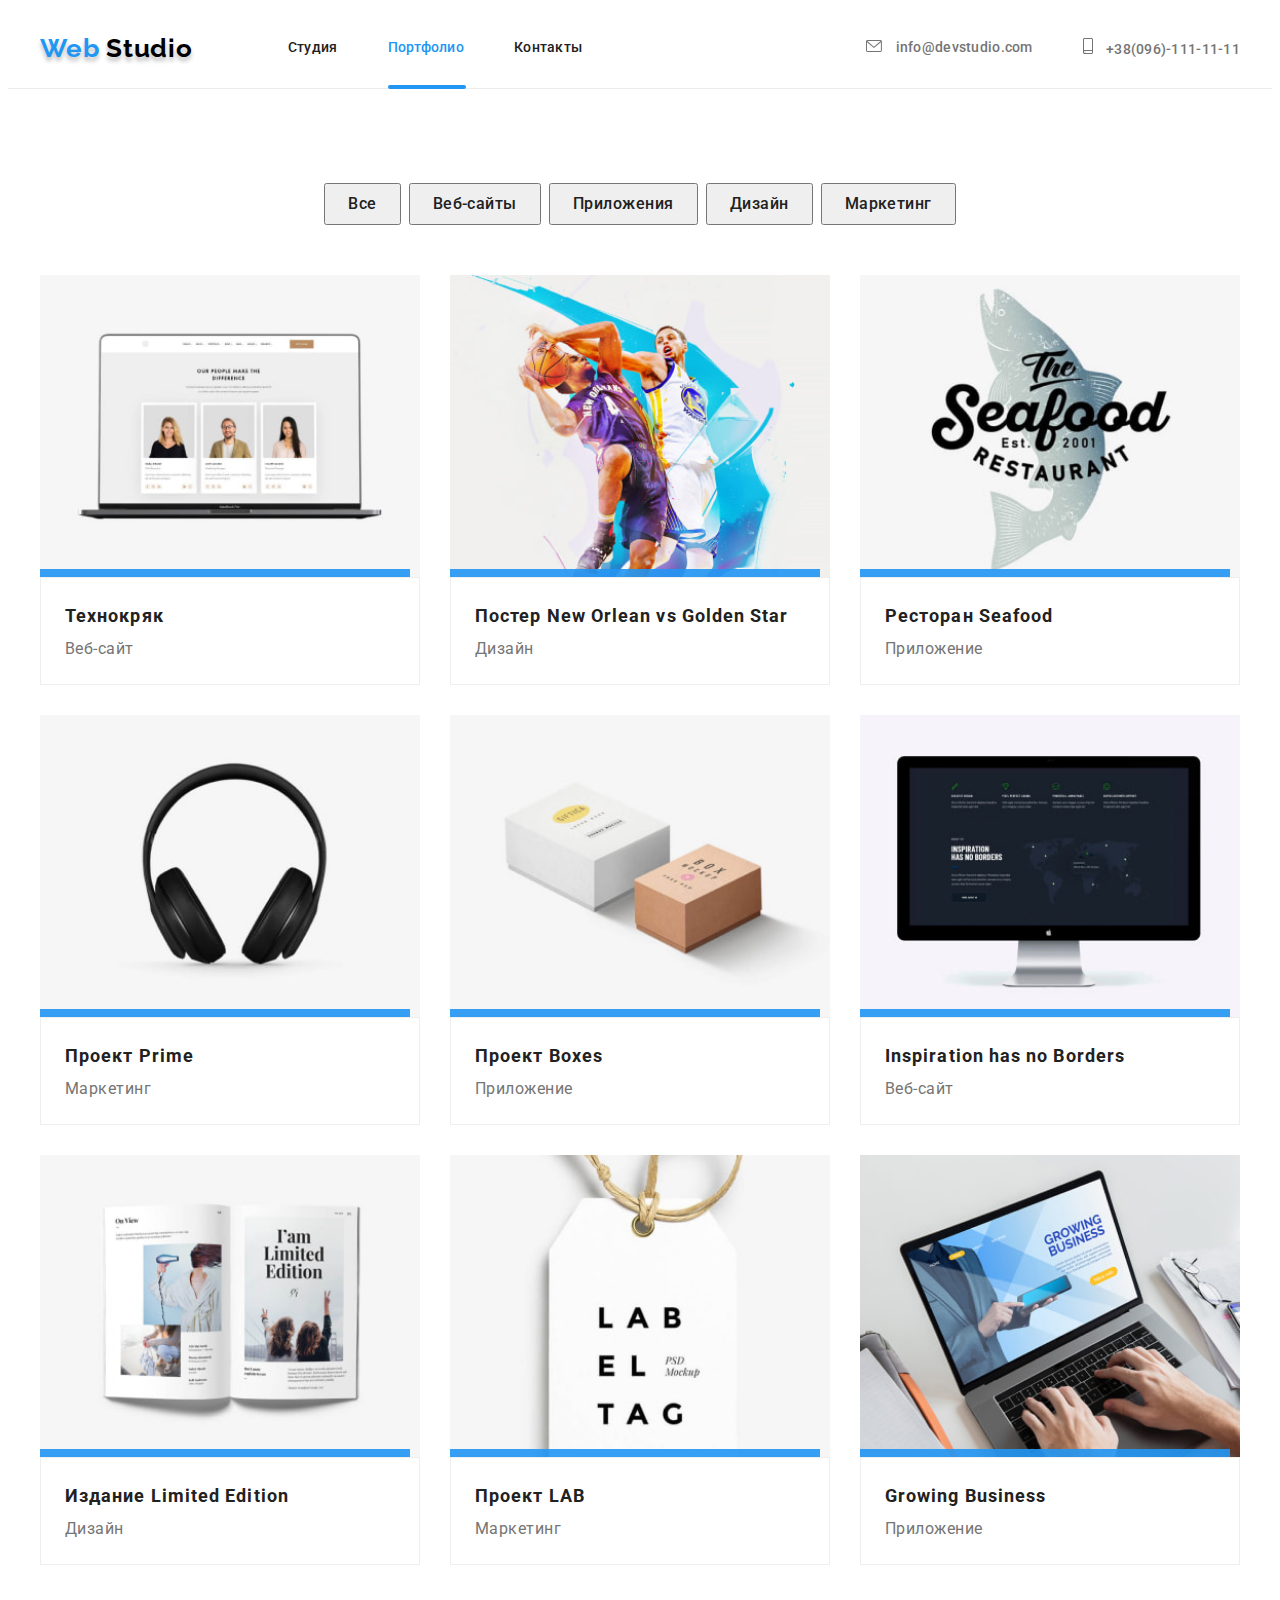
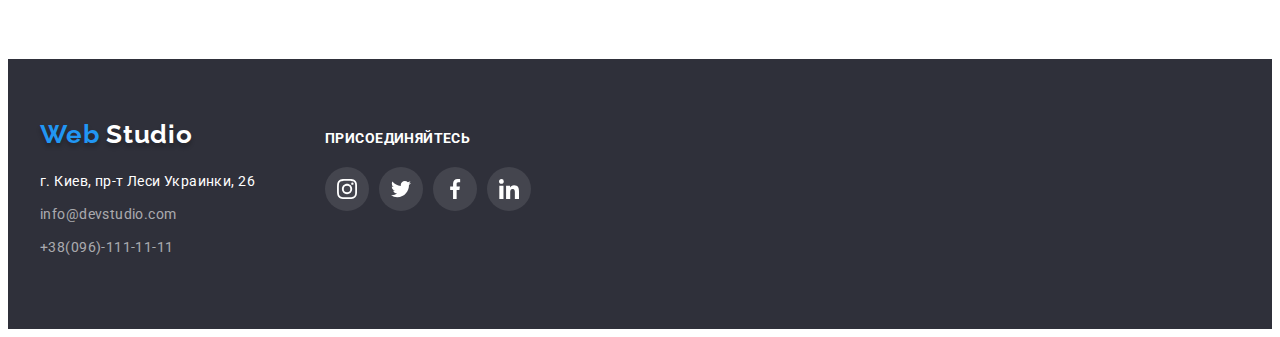
==== portfolio.html @ fd7db61e "Initial commit" ====
<!DOCTYPE html>
<html lang="en">
	<head>
		<meta charset="UTF-8" />
		<meta http-equiv="X-UA-Compatible" content="IE=edge" />
		<meta name="viewport" content="width=device-width, initial-scale=1.0" />
		<title>Document</title>
		<!--Projects fonts-->
		<link rel="preconnect" href="https://fonts.googleapis.com" />
		<link rel="preconnect" href="https://fonts.gstatic.com" crossorigin />
		<link
			href="https://fonts.googleapis.com/css2?family=Raleway:wght@700&family=Roboto:wght@400;500;700;900&display=swap"
			rel="stylesheet"
		/>
		<!--Normalize-->
		<link
			rel="stylesheet"
			href="https://cdnjs.cloudflare.com/ajax/libs/modern-normalize/1.1.0/modern-normalize.min.css"
			integrity="sha512-wpPYUAdjBVSE4KJnH1VR1HeZfpl1ub8YT/NKx4PuQ5NmX2tKuGu6U/JRp5y+Y8XG2tV+wKQpNHVUX03MfMFn9Q=="
			crossorigin="anonymous"
			referrerpolicy="no-referrer"
		/>
		<!--Custom styles-->
		<link rel="stylesheet" href="./css/styles.css" />
	</head>
	<body>
		<header class="header-post">
			<div class="container header-container">
				<nav class="navigation">
					<a href="" class="logo">
						<span class="accent-logo">Web</span>
						Studio
					</a>

					<ul class="list">
						<li class="item">
							<a class="link" href="./index.html">Студия</a>
						</li>
						<li class="item">
							<a class="link link-port" href="">Портфолио</a>
						</li>
						<li class="item">
							<a class="link" href="">Контакты</a>
						</li>
					</ul>
				</nav>
				<div class="contacts-group">
					<a class="contacts" href="mailto:info@devstudio.com">
						<svg class="header-icon" width="16" height="12">
							<use href="./images/sprite.svg#icon-mail"></use>
						</svg>
						info@devstudio.com
					</a>
					<a class="contacts" href="tel:+38(096)-111-11-11">
						<svg class="header-icon" width="10" height="16">
							<use href="./images/sprite.svg#icon-tel"></use>
						</svg>
						+38(096)-111-11-11
					</a>
				</div>
			</div>
		</header>

		<main>
			<section class="filter-post">
				<div class="container filter-container">
					<h1 class="visually-hidden">Наши направления</h1>

					<ul class="filter-main">
						<li class="btn-item"><button class="btn-filter" type="button">Все</button></li>
						<li class="btn-item"><button class="btn-filter" type="button">Веб-сайты</button></li>
						<li class="btn-item"><button class="btn-filter" type="button">Приложения</button></li>
						<li class="btn-item"><button class="btn-filter" type="button">Дизайн</button></li>
						<li class="btn-item"><button class="btn-filter" type="button">Маркетинг</button></li>
					</ul>
					<ul class="filter-content">
						<li class="filter-card">
							<div class="box-card">
								<img src="images/portfolio/pict1.jpg" alt="интерфейс веб-сайта" width="370" />
								<div class="item-card">
									<p class="text-card">
										Ресурс предлагает комплексные предложения с разным уровнем функционала и сервисов. Все это позволит
										посетителю получить исчерпывающие сведения о компании или частном лице.
									</p>
								</div>
							</div>
							<div class="filter-text">
								<h2 class="filter-item">Технокряк</h2>
								<p class="filter-list">Веб-сайт</p>
							</div>
						</li>
						<li class="filter-card">
							<div class="box-card">
								<img src="images/portfolio/pict2.jpg" alt="постер команд нба" width="370" />
								<div class="item-card">
									<p class="text-card">
										Ресурс предлагает комплексные предложения с разным уровнем функционала и сервисов. Все это позволит
										посетителю получить исчерпывающие сведения о компании или частном лице.
									</p>
								</div>
							</div>
							<div class="filter-text">
								<h2 class="filter-item">Постер New Orlean vs Golden Star</h2>
								<p class="filter-list">Дизайн</p>
							</div>
						</li>
						<li class="filter-card">
							<div class="box-card">
								<img src="images/portfolio/pict3.jpg" alt="логотип ресторана seafood" width="370" />
								<div class="item-card">
									<p class="text-card">
										Ресурс предлагает комплексные предложения с разным уровнем функционала и сервисов. Все это позволит
										посетителю получить исчерпывающие сведения о компании или частном лице.
									</p>
								</div>
							</div>
							<div class="filter-text">
								<h2 class="filter-item">Ресторан Seafood</h2>
								<p class="filter-list">Приложение</p>
							</div>
						</li>
						<li class="filter-card">
							<div class="box-card">
								<img src="images/portfolio/pict4.jpg" alt="наушники" width="370" />
								<div class="item-card">
									<p class="text-card">
										Ресурс предлагает комплексные предложения с разным уровнем функционала и сервисов. Все это позволит
										посетителю получить исчерпывающие сведения о компании или частном лице.
									</p>
								</div>
							</div>
							<div class="filter-text">
								<h2 class="filter-item">Проект Prime</h2>
								<p class="filter-list">Маркетинг</p>
							</div>
						</li>
						<li class="filter-card">
							<div class="box-card">
								<img src="images/portfolio/pict5.jpg" alt="коробки" width="370" />
								<div class="item-card">
									<p class="text-card">
										Ресурс предлагает комплексные предложения с разным уровнем функционала и сервисов. Все это позволит
										посетителю получить исчерпывающие сведения о компании или частном лице.
									</p>
								</div>
							</div>
							<div class="filter-text">
								<h2 class="filter-item">Проект Boxes</h2>
								<p class="filter-list">Приложение</p>
							</div>
						</li>
						<li class="filter-card">
							<div class="box-card">
								<img src="images/portfolio/pict6.jpg" alt="веб-сайт на мониторе" width="370" />
								<div class="item-card">
									<p class="text-card">
										Ресурс предлагает комплексные предложения с разным уровнем функционала и сервисов. Все это позволит
										посетителю получить исчерпывающие сведения о компании или частном лице.
									</p>
								</div>
							</div>
							<div class="filter-text">
								<h2 class="filter-item">Inspiration has no Borders</h2>
								<p class="filter-list">Веб-сайт</p>
							</div>
						</li>
						<li class="filter-card">
							<div class="box-card">
								<img src="images/portfolio/pict7.jpg" alt="журнал" width="370" />
								<div class="item-card">
									<p class="text-card">
										Ресурс предлагает комплексные предложения с разным уровнем функционала и сервисов. Все это позволит
										посетителю получить исчерпывающие сведения о компании или частном лице.
									</p>
								</div>
							</div>
							<div class="filter-text">
								<h2 class="filter-item">Издание Limited Edition</h2>
								<p class="filter-list">Дизайн</p>
							</div>
						</li>
						<li class="filter-card">
							<div class="box-card">
								<img src="images/portfolio/pict8.jpg" alt=",бирка для одежды" width="370" />
								<div class="item-card">
									<p class="text-card">
										Ресурс предлагает комплексные предложения с разным уровнем функционала и сервисов. Все это позволит
										посетителю получить исчерпывающие сведения о компании или частном лице.
									</p>
								</div>
							</div>
							<div class="filter-text">
								<h2 class="filter-item">Проект LAB</h2>
								<p class="filter-list">Маркетинг</p>
							</div>
						</li>
						<li class="filter-card">
							<div class="box-card">
								<img src="images/portfolio/pict9.jpg" alt="приложение на компьютере" width="370" />
								<div class="item-card">
									<p class="text-card">
										Ресурс предлагает комплексные предложения с разным уровнем функционала и сервисов. Все это позволит
										посетителю получить исчерпывающие сведения о компании или частном лице.
									</p>
								</div>
							</div>
							<div class="filter-text">
								<h2 class="filter-item">Growing Business</h2>
								<p class="filter-list">Приложение</p>
							</div>
						</li>
					</ul>
				</div>
			</section>
		</main>
		<footer class="page-footer">
			<div class="container footer-conteiner">
				<div class="footer-main">
					<a class="footer-logo" href="">
						<span class="accent-logo">Web</span>
						Studio
					</a>
					<div class="footer-info">
						<address class="footer-adress">
							<p class="adress-info">г. Киев, пр-т Леси Украинки, 26</p>
							<a class="footer-contacts" href="mailto:info@devstudio.com">info@devstudio.com</a>
							<br />
							<a class="footer-contacts" href="tel:+38(096)-111-11-11">+38(096)-111-11-11</a>
						</address>
					</div>
				</div>
				<div class="join-title">
					<p class="join-text">ПРИСОЕДИНЯЙТЕСЬ</p>
					<ul class="join-list">
						<li class="join-item">
							<a class="join-link" href="" target="_blank" rel="noopener noreferrer" aria-label="иконка instagram">
								<svg class="join-icon" width="20" height="20">
									<use href="./images/sprite.svg#icon-instagram"></use>
								</svg>
							</a>
						</li>
						<li class="join-item">
							<a class="join-link" href="" target="_blank" rel="noopener noreferrer" aria-label="иконка instagram">
								<svg class="join-icon" width="20" height="20">
									<use href="./images/sprite.svg#icon-twitter"></use>
								</svg>
							</a>
						</li>
						<li class="join-item">
							<a class="join-link" href="" target="_blank" rel="noopener noreferrer" aria-label="иконка instagram">
								<svg class="join-icon" width="20" height="20">
									<use href="./images/sprite.svg#icon-facebook"></use>
								</svg>
							</a>
						</li>
						<li class="join-item">
							<a class="join-link" href="" target="_blank" rel="noopener noreferrer" aria-label="иконка instagram">
								<svg class="join-icon" width="20" height="20">
									<use href="./images/sprite.svg#icon-linkedin"></use>
								</svg>
							</a>
						</li>
					</ul>
				</div>
			</div>
		</footer>
	</body>
</html>
---- css/styles.css ----
:root{
    --main-font: Roboto, sans-serif;
    --secondary-font: Raleway, sans-serif;
    /* text colors*/
    --txt-cl:#757575;
    --secondary-txt-cl:#212121;
    --accent-cl:#2196F3;
    /*backgrounds color*/
    --main-bg-cl:#E5E5E5;
    --secondary-bg-cl:#2F303A;
}

body{
    font-family: var(--main-font);
    font-size: 14px;
    color: var(--txt-cl);
    
}

h1,h2,h3,h4,h5,h6,p{
    margin: 0;
}

.container{
    
    width: 1200px ;

    padding-left: 15px;
    padding-right: 15px;

    margin-left: auto ;
    margin-right: auto;
    
}   


.navigation{
    display: flex;
    align-items: center;
    
}
.logo{
    color: #000000;
    font-family: var(--secondary-font);
    font-weight: 700;
    font-size: 26px;
    line-height: 1.19;
    letter-spacing: 0.03em;
    text-decoration: none;
    text-shadow: 0px 4px 4px rgba(0, 0, 0, 0.25);
    margin-right:95px ;
}

.accent-logo{
   color: var(--accent-cl); 
}

.list{
    display: flex;
    align-items: center;
}
.link{
    font-weight: 500;
    line-height: 1.14;
    letter-spacing: 0.02em;
    color: var(--secondary-txt-cl);
    text-decoration: none;

    padding-top: 32px;
    padding-bottom: 32px;
    display: block;
    transition: color 250ms cubic-bezier(0.4, 0, 0.2, 1);
    
}

.link-current::after{
  content: '';
  display: inline-block;
  width: 48px;
  height: 4px;
  background-color: var(--accent-cl);
  border-radius: 2px;
  
  position: absolute;
  bottom: -1px;
  left: 0px;
  
} 

.link-current{
    color: var(--accent-cl);
}

.link-port{
    color: var(--accent-cl);
}

.link-port::after{
    content: '';
    display: inline-block;
    width: 78px;
    height: 4px;

    background-color: var(--accent-cl);
    border-radius: 2px;
    
    position: absolute;
    bottom: -1px;
    left: 0px;
}

.list,
.filter-main,
.features-main,
.caption-list,
.team-list,
.filter-content{
    list-style: none;
    margin: 0;
    padding: 0;
}

.header-post{
    border-bottom: 1px solid #ECECEC;
}

.header-container {
    display: flex;
    align-items: center;
    
    
}
.link:hover,
.link:focus{
    color: var(--accent-cl);
}
.item{
    margin-right: 50px;
    
    position: relative;
}
.item:last-child{
    margin-right: 0;
}
.contacts-group{
    margin-left: auto;

    display: flex;
    align-items: center;
    
}

.contacts{
    font-weight: 500;
    line-height: 1.14;
    letter-spacing: 0.02em;
    color: var(--txt-cl);
    text-decoration: none;
    margin-right: 50px;
    transition: color 250ms cubic-bezier(0.4, 0, 0.2, 1);
    
    
}
.contacts:last-child{
    margin-right: 0;
}

.contacts:hover,
.contacts:focus{
    color: var(--accent-cl);
}

.header-icon{
    fill: var(--txt-cl);

    margin-right: 10px;
    transition: fill 250ms cubic-bezier(0.4, 0, 0.2, 1);
    
}

.contacts:hover .header-icon,
.contacts:focus .header-icon {
    fill: var(--accent-cl);
}

.hero {
        width: 1600px;
        background: var(--secondary-bg-cl);
        background-image: linear-gradient(rgba(47, 48, 58, 0.4), rgba(47, 48, 58, 0.4)),
            url(../images/bg\ img.jpg);
    
        background-repeat: no-repeat;
        background-size: cover;
        background-position: center;
    
        text-align: center;
        
    
        margin: 0 auto;
        
    
    
        padding-top: 200px;
        padding-bottom: 200px;
}


.hero-container{
   text-align: center;
   
}

.title-hero{
    font-weight: 900;
    font-size: 44px;
    line-height: 1.36;
    text-align: center;
    letter-spacing: 0.06em;
    text-transform: uppercase;
    color: #FFFFFF;
    
    margin-bottom: 30px;

    
}

.btn{
    font-weight: 700;
    font-size: 16px;
    line-height: 1.88;
    letter-spacing: 0.06em;
    color: #FFFFFF;
    background: var(--accent-cl);
    box-shadow: 0px 4px 4px rgba(0, 0, 0, 0.15);
    cursor: pointer;
    font-family: inherit;

  
    border-radius: 4px;
    
    
    width: 200px;
    height: 50px;
}

.backdrop{
    position: fixed;

    width: 100%;
    height: 100%;
    left: 0;
    top: 0;
    
    background: rgba(0, 0, 0, 0.2);
    transition: opacity 500ms, visibility 500ms;
}

.backdrop.is-hidden{
    opacity: 0;
    pointer-events: none;
}

.modal{
    position: absolute;
    top: 50%;
    left: 50%;
    transform: translate(-50%, -50%);

    width: 528px;
    height: 581px;

    background: #FFFFFF;
    box-shadow: 0px 1px 3px rgba(0, 0, 0, 0.12), 0px 1px 1px rgba(0, 0, 0, 0.14), 0px 2px 1px rgba(0, 0, 0, 0.2);
    border-radius: 4px;

}

.close-button{
    position: absolute;
    width: 30px;
    height: 30px;
    top: 8px;
    right: 8px;
    display: flex;
    align-items: center;
    justify-content: center;
    border-radius: 50% ;
    background: #FFFFFF;
    border: 1px solid rgba(0, 0, 0, 0.1);
    cursor: pointer;
}

.close-button:hover{
    fill: var(--accent-cl);
}

.visually-hidden{
    position: absolute;
    width: 1px;
    height: 1px;
    margin: -1px;
    border: 0;
    padding: 0;
    white-space: nowrap;
    clip-path: inset(100%);
    clip: rect(0 0 0 0);
    overflow: hidden;
}

img{
    display: block;
    width: 100%;
    height: auto;
}

.features-main{
    display: flex;
    
}

.features-link{
    width: 270px;
    height: 120px;

    background: #F5F4FA;
    border-radius: 4px;
    display: flex;
    justify-content: center;
    align-items: center;

    margin-bottom: 30px;
}

.features-post{
    padding-top: 94px;
    padding-bottom: 94px;
}



.features-item{
    flex-basis: calc((100% - 90px) / 4);
    margin-right: 30px;
    

}
   
.features-item:last-child{
    margin-right: 0px;
}
.features{
    font-weight: 700;
    font-size: 14px;
    line-height: 1.14;
    letter-spacing: 0.03em;
    text-transform: uppercase;
    color: var(--secondary-txt-cl);
    list-style: none;

    margin-bottom: 10px;
}

.features-list{
    line-height: 1.71;
    color: var(--txt-cl);

    letter-spacing: 0.03em;
    
}

.caption-list{
    display: flex;
   
   
}

.caption-post{
    padding-bottom: 94px;
    
}



.caption{
    font-weight: 700;
    font-size: 36px;
    line-height: 1.17;
    text-align: center;
    letter-spacing: 0.03em;
    color: var(--secondary-txt-cl);

    margin-bottom: 50px;
}

.caption-item{
    display: flex;
    width: calc((100% - 60px) / 3);
    margin-right: 30px;

    position: relative;
}
    

.caption-item:last-child{
    margin-right: 0px;
}

.caption-text{
    font-weight: 700;
    font-size: 14px;
    line-height: 1.14;

    letter-spacing: 0.03em;
    color: #FFFFFF;
    text-transform: uppercase;
   
}


.caption-box{
    display: flex;
    height: 70px;
    width: 100%;
    background: rgba(47, 48, 58, 0.8);
    position: absolute;
    
    bottom: 0px;
    left: 0px;
    
    justify-content: center;
    padding-top: 27px;
    padding-bottom: 27px;
}

.team-post{
    padding-top: 94px;  
    padding-bottom: 94px;

    background-color: #F5F4FA;
}

.team-tittle{
    font-weight: 700;
    font-size: 36px;
    line-height: 1.17;
    text-align: center;
    letter-spacing: 0.03em;
    color: var(--secondary-txt-cl);

    margin-bottom: 50px;
}

.team-list {
    display: flex;
    
    
}

.team-item{
    width: calc((100% - 90px) / 4);
    margin-right: 30px;
    background: #FFFFFF;
    box-shadow: 0px 1px 3px rgba(0, 0, 0, 0.12), 0px 1px 1px rgba(0, 0, 0, 0.14), 0px 2px 1px rgba(0, 0, 0, 0.2);
    border-radius: 0px 0px 4px 4px;
    
}

.team-item:last-child{
    margin-right: 0px;
}
   
.team-card{
    padding-top: 30px ;
    padding-bottom: 30px;
    text-align: center;
    
}

.team{
    font-weight: 500;
    font-size: 16px;
    line-height: 1.19;
    letter-spacing: 0.03em;
    color: var(--secondary-txt-cl);

    margin-bottom: 10px;
}
.team-info{
    font-size: 16px;
    line-height: 1.19;
    letter-spacing: 0.03em;
    color: var(--txt-cl);
    margin-bottom: 16px;
}

.socials-list{
    display: flex;
    list-style: none;
    padding-left: 0;
    justify-content: center;
    align-items: center;
}

.socials-link{
    display: flex;
    justify-content: center;
    align-items: center;
    width: 44px;
    height: 44px;

    background-color: #FFFFFF;

    border-radius: 50%;

    transition: background-color 250ms cubic-bezier(0.4, 0, 0.2, 1);
}

.socials-link:hover,
.socials-link:focus{
    background-color: var(--accent-cl);
    
}


.socials-item:not(:last-child){
    margin-right: 10px;
}
    
.socials-icon{
    fill: #AFB1B8;
    transition: fill 250ms cubic-bezier(0.4, 0, 0.2, 1);
}

.socials-link:hover .socials-icon,
.socials-link:focus .socials-icon{
    fill: #FFFFFF;
}

.clients-post{
    padding-top: 94px;
    padding-bottom: 94px;
}

.clients-title{
    font-family: var(--main-font);
    font-weight: 700;
    font-size: 36px;
    line-height: 1.16;
    text-align: center;
    letter-spacing: 0.03em;
    
    color: var(--secondary-txt-cl);

    margin-bottom: 50px;
}

.clients-list{
    display: flex;
    list-style: none;
    padding-left: 0;
    justify-content: center;
    align-items: center;
}

.clients-link{
    display: flex;
    justify-content: center;
    align-items: center;

    width: 170px;
    height: 92px;
    border: 1px solid #AFB1B8;
    border-radius: 4px;
    transition: border-color 250ms cubic-bezier(0.4, 0, 0.2, 1);
}

.clients-item:not(:last-child) {
    margin-right: 30px;
}

.clients-icon{
    fill: #AFB1B8;
    transition: fill 250ms cubic-bezier(0.4, 0, 0.2, 1);
}

.clients-link:hover .clients-icon,
.clients-link:focus .clients-icon {
    fill: var(--accent-cl);
}

.clients-link:hover {
    border-color: var(--accent-cl);
}

.footer-logo{
    font-family: var(--secondary-font);
    font-weight: 700;
    font-size: 26px;
    line-height: 1.19;
    letter-spacing: 0.03em;
    color: #FFFFFF;
    text-shadow: 0px 4px 4px rgba(0, 0, 0, 0.25);
    text-decoration: none;
    
    display: inline-block;
    margin-bottom: 20px;
}


    

.page-footer{
    
    background: var(--secondary-bg-cl);
    padding-top: 60px;
    padding-bottom: 60px;

    
}   
   



.adress-info{
    font-style: normal;
    line-height: 1.71;
    letter-spacing: 0.03em;
    color: #FFFFFF;

    margin-bottom: 9px;
}
.footer-contacts{
    font-style: normal;
    line-height: 1.71;
    letter-spacing: 0.03em;
    color: rgba(255, 255, 255, 0.6);
    text-decoration: none;
    
    display: inline-block;
    margin-bottom: 9px;
    transition: color 250ms cubic-bezier(0.4, 0, 0.2, 1);
    }
    
}

.footer-contacts:last-child{
    margin-bottom: 0px;
}

.footer-contacts:hover,
.footer-contacts:focus{
    color: var(--accent-cl);
}

.footer-conteiner{
    display: flex;
    align-items: baseline;

}

.join-text{
    
    font-weight: 700;
    font-size: 14px;
    line-height: 1.14;
    letter-spacing: 0.03em;
    color: #FFFFFF;

    margin-bottom: 20px;    
}

.join-list{
    display: flex;
    justify-content: center;
    align-items: center;
    list-style: none;
    padding-left: 0;
}

.join-link {
    display: flex;
    justify-content: center;
    align-items: center;
    width: 44px;
    height: 44px;
    list-style: none;
    background-color:  rgba(255, 255, 255, 0.1);;

    border-radius: 50%;
    transition: background-color 250ms cubic-bezier(0.4, 0, 0.2, 1) ;
}

.join-link:hover,
.join-link:focus{
    background-color: var(--accent-cl);
}

.join-item:not(:last-child){
    margin-right: 10px;
}

.join-icon{
    fill: #FFFFFF;
}

.footer-main{
    margin-right: 70px;
}

.filter-main{
    display: flex;
    justify-content:center;
    margin-bottom: 50px;

    
}

.filter-post{
    padding-top: 94px;
    padding-bottom: 94px;
}

.btn-filter{
    font-weight: 500;
    font-size: 16px;
    line-height: 1.63;
    text-align: center;
    letter-spacing: 0.03em;
    color: var(--secondary-txt-cl);
    cursor: pointer;
    font-family: inherit;
    padding: 6px 22px;

    
    transition: background-color 250ms cubic-bezier(0.4, 0, 0.2, 1),
    color 250ms cubic-bezier(0.4, 0, 0.2, 1),
    box-shadow 250ms cubic-bezier(0.4, 0, 0.2, 1);
    
}

.btn-item{
    margin-right: 8px;
    
        
}

.btn-item:last-child{
    margin-right: 0px;
}

.btn-filter:hover,
.btn-filter:focus{
    color:#FFFFFF;
    background: var(--accent-cl);
    box-shadow: 0px 3px 1px rgba(0, 0, 0, 0.1),
    0px 1px 2px rgba(0, 0, 0, 0.08),
    0px 2px 2px rgba(0, 0, 0, 0.12);
}

.filter-content{
    display: flex;
    flex-wrap: wrap;
    margin-left: -30px;
    margin-bottom: -30px;
}

.filter-card{
    margin-left: 30px;
    margin-bottom: 30px;

    flex-basis: calc((100% - 90px) / 3);
    cursor: pointer;
    
    
}

.filter-card:hover .item-card{
    box-shadow: 0px 1px 1px rgba(0, 0, 0, 0.12), 0px 4px 4px rgba(0, 0, 0, 0.06), 1px 4px 6px rgba(0, 0, 0, 0.16);

    transform: translateY(0);
    
}
    
.filter-text{
    padding-left: 24px;
    padding-right: 24px;
    padding-top: 20px;
    padding-bottom: 20px;

    border: 1px solid #EEEEEE;
    
    

    
}
.filter-item{
    font-weight: 700;
    font-size: 18px;
    line-height: 2;
    letter-spacing: 0.06em;
    color: var(--secondary-txt-cl);
}
.filter-list{
    font-size: 16px;
    line-height: 1.88;
    letter-spacing: 0.03em;
    color: var(--txt-cl);
}

.text-card{
    display: block;
    width: 322px;
    height: 168px;
    
   
   font-size: 18px;
   line-height: 1.55;
   letter-spacing: 0.03em;
   color: #FFFFFF;
}



.item-card{
    display: block;
    position: absolute;
    top: 0;
    left: 0;
    background: rgba(33, 150, 243, 0.9);

    padding-left: 24px;
    padding-right: 24px;
    padding-top: 63px;
    padding-bottom: 63px;

    transform: translateY(100%);
    transition: transform 250ms cubic-bezier(0.4, 0, 0.2, 1);

    
}



.box-card{
    
    position: relative;
    overflow: hidden;
}
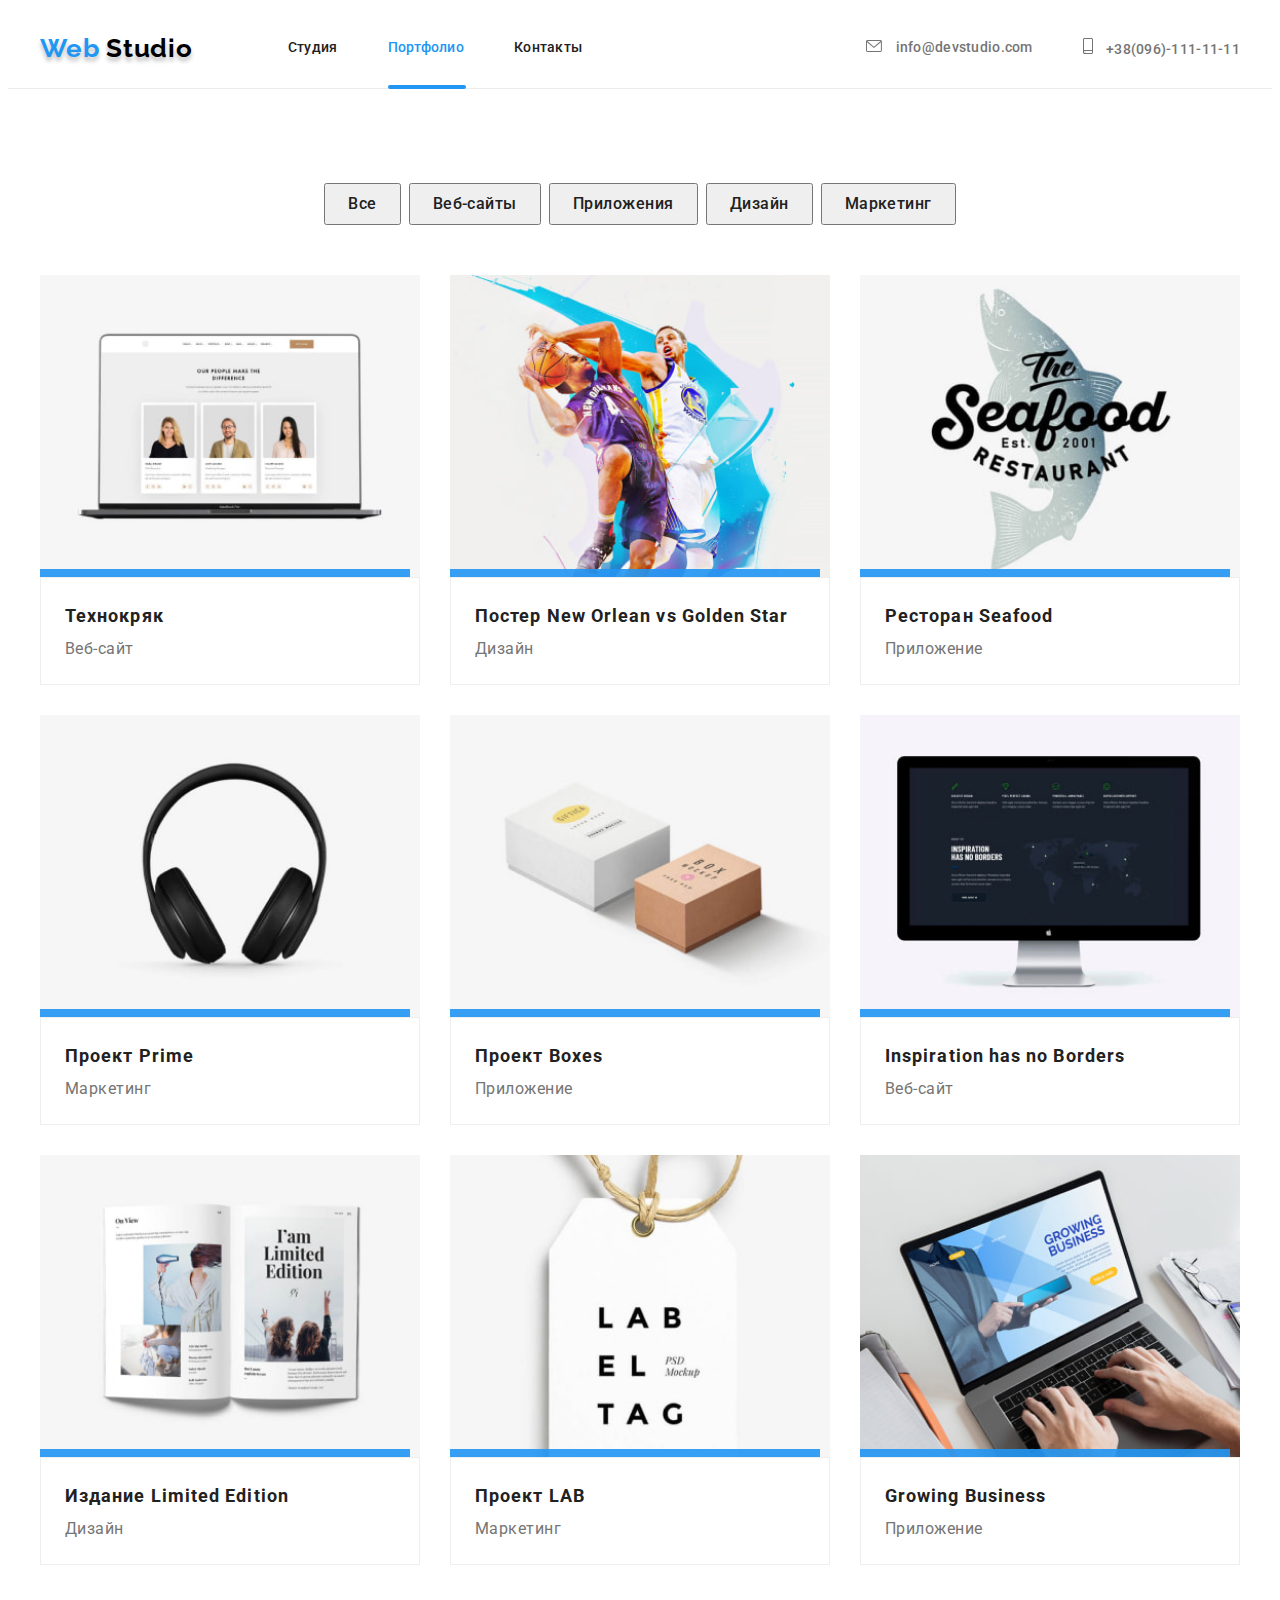
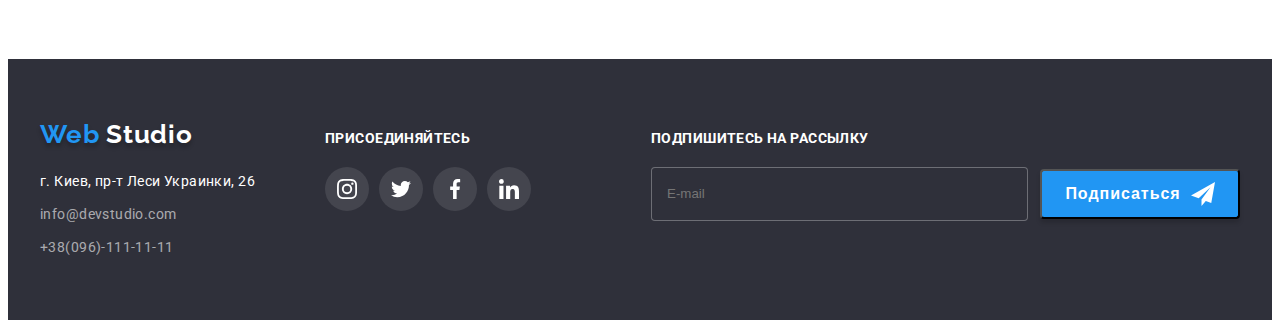
==== commit 6c425645: "сделал форму модального окна и форму в футере" ====
--- a/portfolio.html
+++ b/portfolio.html
@@ -262,6 +262,20 @@
 						</li>
 					</ul>
 				</div>
+				<div class="send-title">
+					<p class="send-text">ПOДПИШИТЕСЬ НА РАССЫЛКУ</p>
+					<form class="send-form">
+						<label class="send-box">
+							<input class="send-item" type="mail" name="mail" placeholder="E-mail" />
+						</label>
+						<button class="send-btn" type="submit">
+							Подписаться
+							<svg class="send-icon" width="24" height="24">
+								<use href="./images/sprite.svg#icon-send"></use>
+							</svg>
+						</button>
+					</form>
+				</div>
 			</div>
 		</footer>
 	</body>
--- a/css/styles.css
+++ b/css/styles.css
@@ -272,7 +272,173 @@
     background: #FFFFFF;
     box-shadow: 0px 1px 3px rgba(0, 0, 0, 0.12), 0px 1px 1px rgba(0, 0, 0, 0.14), 0px 2px 1px rgba(0, 0, 0, 0.2);
     border-radius: 4px;
-
+    padding: 40px;
+
+
+}
+
+
+
+.field-title{
+    display: block;
+    font-weight: 700;
+        font-size: 20px;
+        line-height: 1.15;
+        text-align: center;
+        letter-spacing: 0.03em;
+    
+        color: var(--secondary-txt-cl);
+
+        margin-bottom: 30px;
+}
+
+.field-list{
+    margin-bottom: 28px;
+    position: relative;
+    
+                
+}
+
+.field-name{
+    position: absolute;
+    display: block;
+    font-size: 12px;
+    line-height: 1.17;
+    letter-spacing: 0.01em;
+    color: var(--txt-cl);
+    transform: translateY(-18px);
+}
+
+.field-item{
+    
+    display: flex;
+    flex-direction: column;
+
+    
+    
+}
+
+.field-icon{
+    position: absolute;
+    left: 15px;
+    top: 50%;
+    transform: translateY(-50%);
+
+    transition: fill 250ms cubic-bezier(0.4, 0, 0.2, 1);;
+
+}
+
+.field-box{
+    
+    width: 448px;
+    height: 40px;
+    padding-left: 42px;
+    outline: none;
+    border: 1px solid rgba(33, 33, 33, 0.2);
+    border-radius: 4px;
+    
+    transition: border-color 250ms cubic-bezier(0.4, 0, 0.2, 1);
+    
+}
+
+.field-box:focus-within
+{
+    border-color: var(--accent-cl);
+    cursor: pointer;
+
+}
+
+.field-box:focus+.field-icon {
+    fill: var(--accent-cl);
+}
+
+.field-area{
+    width: 448px;
+    height: 120px;
+    resize: none;
+    padding-left: 16px;
+    padding-right: 16px;
+    padding-top: 12px;
+    padding-bottom: 12px;
+    outline: none;
+    border: 1px solid rgba(33, 33, 33, 0.2);
+    border-radius: 4px;
+
+    transition: border-color 250ms cubic-bezier(0.4, 0, 0.2, 1);
+    
+}
+
+.field-area:focus-within{
+    border-color: var(--accent-cl);
+}
+
+.field-btn{
+    width: 200px;
+    height: 50px;
+    background: #188CE8;
+    box-shadow: 0px 4px 4px rgba(0, 0, 0, 0.15);
+    border-radius: 4px;
+    cursor: pointer;
+    margin-top: 30px;
+
+    letter-spacing: 0.06em;
+    
+    color: #FFFFFF;
+
+}
+
+.checkbox{
+    position: absolute;
+        width: 1px;
+        height: 1px;
+        margin: -1px;
+        border: 0;
+        padding: 0;
+        white-space: nowrap;
+        clip-path: inset(100%);
+        clip: rect(0 0 0 0);
+        overflow: hidden;
+}
+
+.checkbox:checked+.check-icon{
+    background-color: var(--accent-cl);
+    background-image: url(../images/icon\ check\ \(1\).svg);
+    background-size: contain;
+    background-origin: border-box;
+    border-color: var(--accent-cl);
+    background-position:center;
+}
+
+.check-icon{
+    display: inline-block;
+    width: 16px;
+    height: 15px;
+    border: 2px solid var(--secondary-txt-cl);
+    border-radius: 2px;
+    
+    margin-right: 7px;
+
+    transition: border-color 250ms cubic-bezier(0.4, 0, 0.2, 1);
+}
+
+.checkbox:focus+.check-icon{
+    border-color: var(--accent-cl) ;
+}
+
+.label{
+    display: flex;
+    align-items: center;
+    justify-content: center;
+}
+
+.check-text{
+    font-size: 14px;
+    line-height: 1.7;
+    
+    letter-spacing: 0.03em;
+    
+    color: var(--txt-cl);
+    margin-right: 5px;
 }
 
 .close-button{
@@ -639,7 +805,7 @@
     display: inline-block;
     margin-bottom: 9px;
     transition: color 250ms cubic-bezier(0.4, 0, 0.2, 1);
-    }
+    
     
 }
 
@@ -684,7 +850,7 @@
     width: 44px;
     height: 44px;
     list-style: none;
-    background-color:  rgba(255, 255, 255, 0.1);;
+    background-color:  rgba(255, 255, 255, 0.1);
 
     border-radius: 50%;
     transition: background-color 250ms cubic-bezier(0.4, 0, 0.2, 1) ;
@@ -705,6 +871,80 @@
 
 .footer-main{
     margin-right: 70px;
+}
+
+.send-text{
+    font-weight: 700;
+        font-size: 14px;
+        line-height: 1.14;
+        letter-spacing: 0.03em;
+        
+    
+        color: #FFFFFF;
+
+    margin-bottom: 20px;
+}
+
+.send-title{
+    margin-left: auto;
+    margin-right: 0 ;
+    
+    
+    
+}
+
+.send-form{
+    display: flex;
+    align-items: center;
+    justify-content: center;
+    
+}
+
+
+.send-item{
+    display: flex;
+    width: 358px;
+    height: 50px;
+    border: 1px solid rgba(255, 255, 255, 0.3);
+    border-radius: 4px;
+   
+    align-items: center;
+    justify-content: center;
+    padding-left: 15px;
+    padding-right: auto;
+    padding-top: auto;
+    padding-bottom: auto;
+    outline: none;
+    
+    background-color: #2F303A;
+    color: #FFFFFF;
+}
+
+.send-btn{
+    display: flex;
+    align-items: center;
+    justify-content: center;
+    width: 200px;
+    height: 50px;
+    background: #2196F3;
+    box-shadow: 0px 4px 4px rgba(0, 0, 0, 0.15);
+    border-radius: 4px;
+    margin-left: 12px;
+
+    font-weight: 700;
+    font-size: 16px;
+    line-height: 1.88;
+       
+    letter-spacing: 0.06em;
+    color: #FFFFFF;
+
+    cursor: pointer;
+    
+
+}
+
+.send-icon{
+    margin-left: 10px;
 }
 
 .filter-main{
